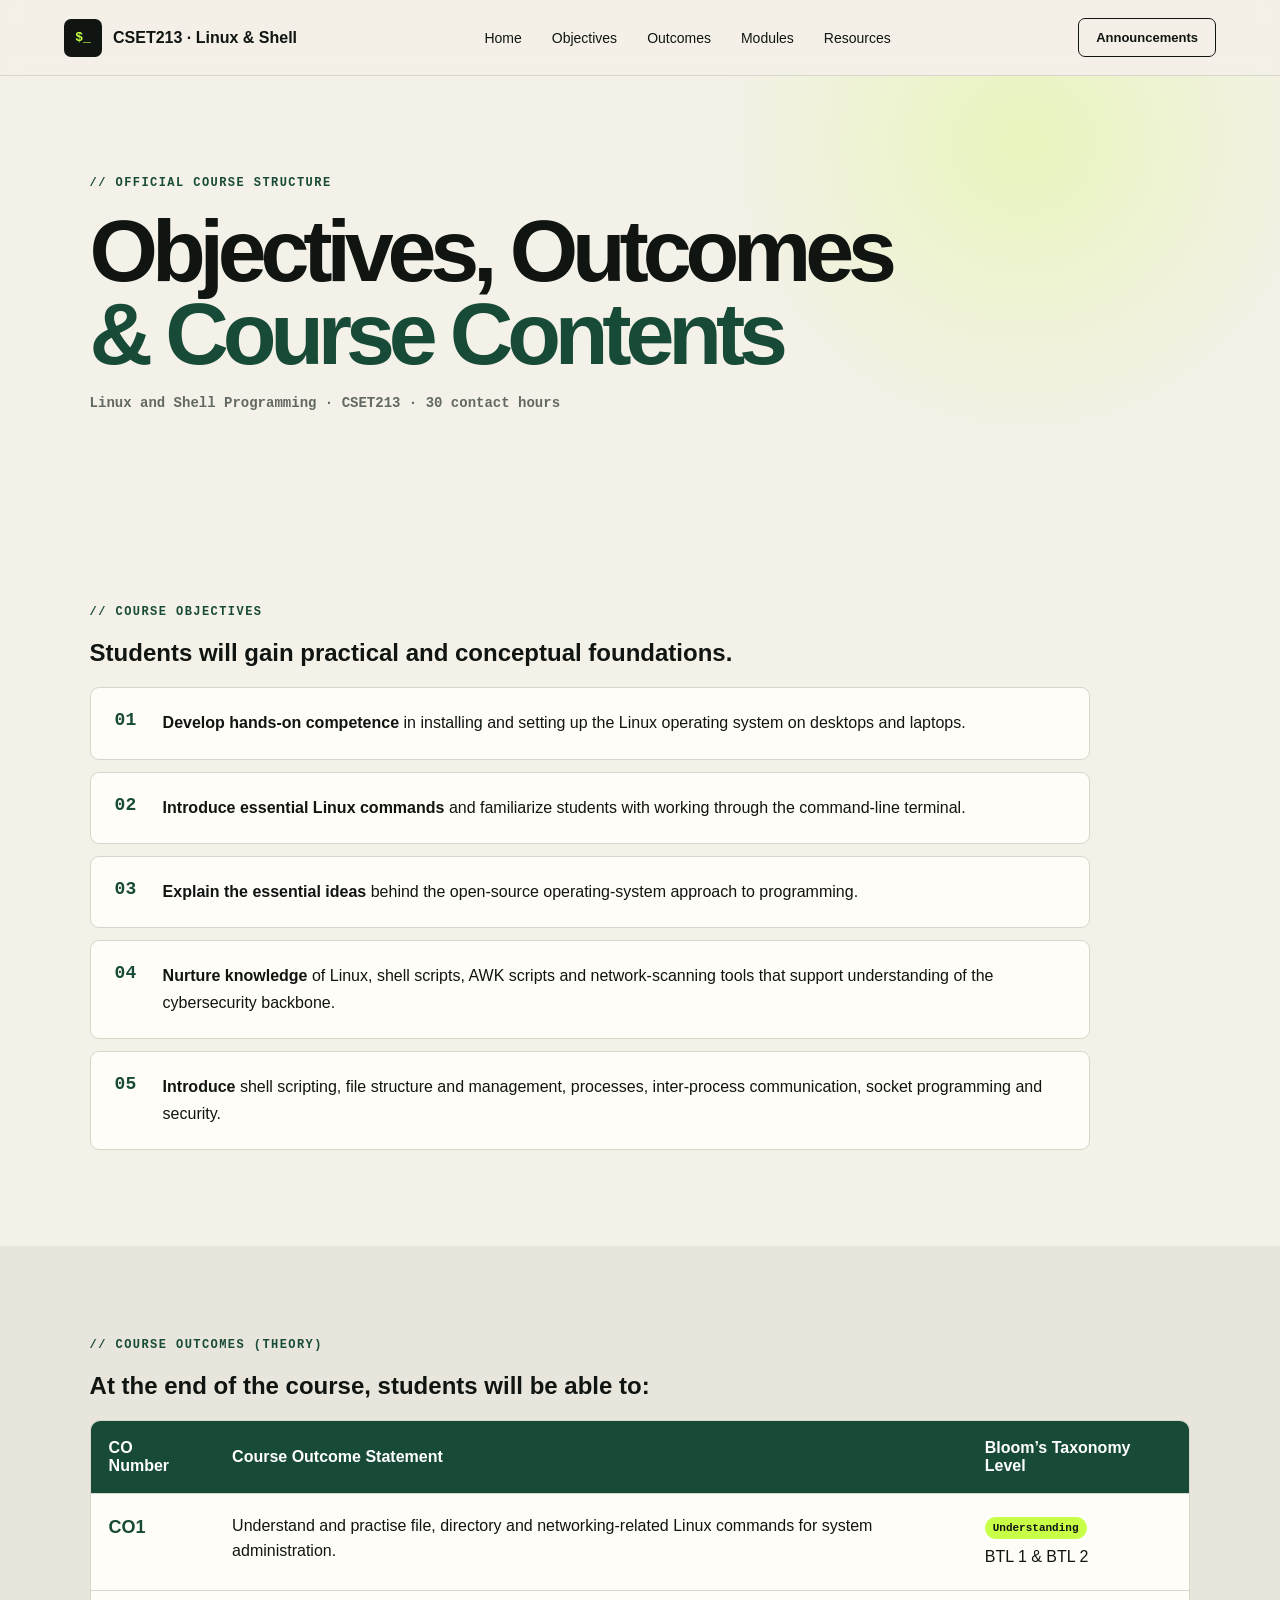
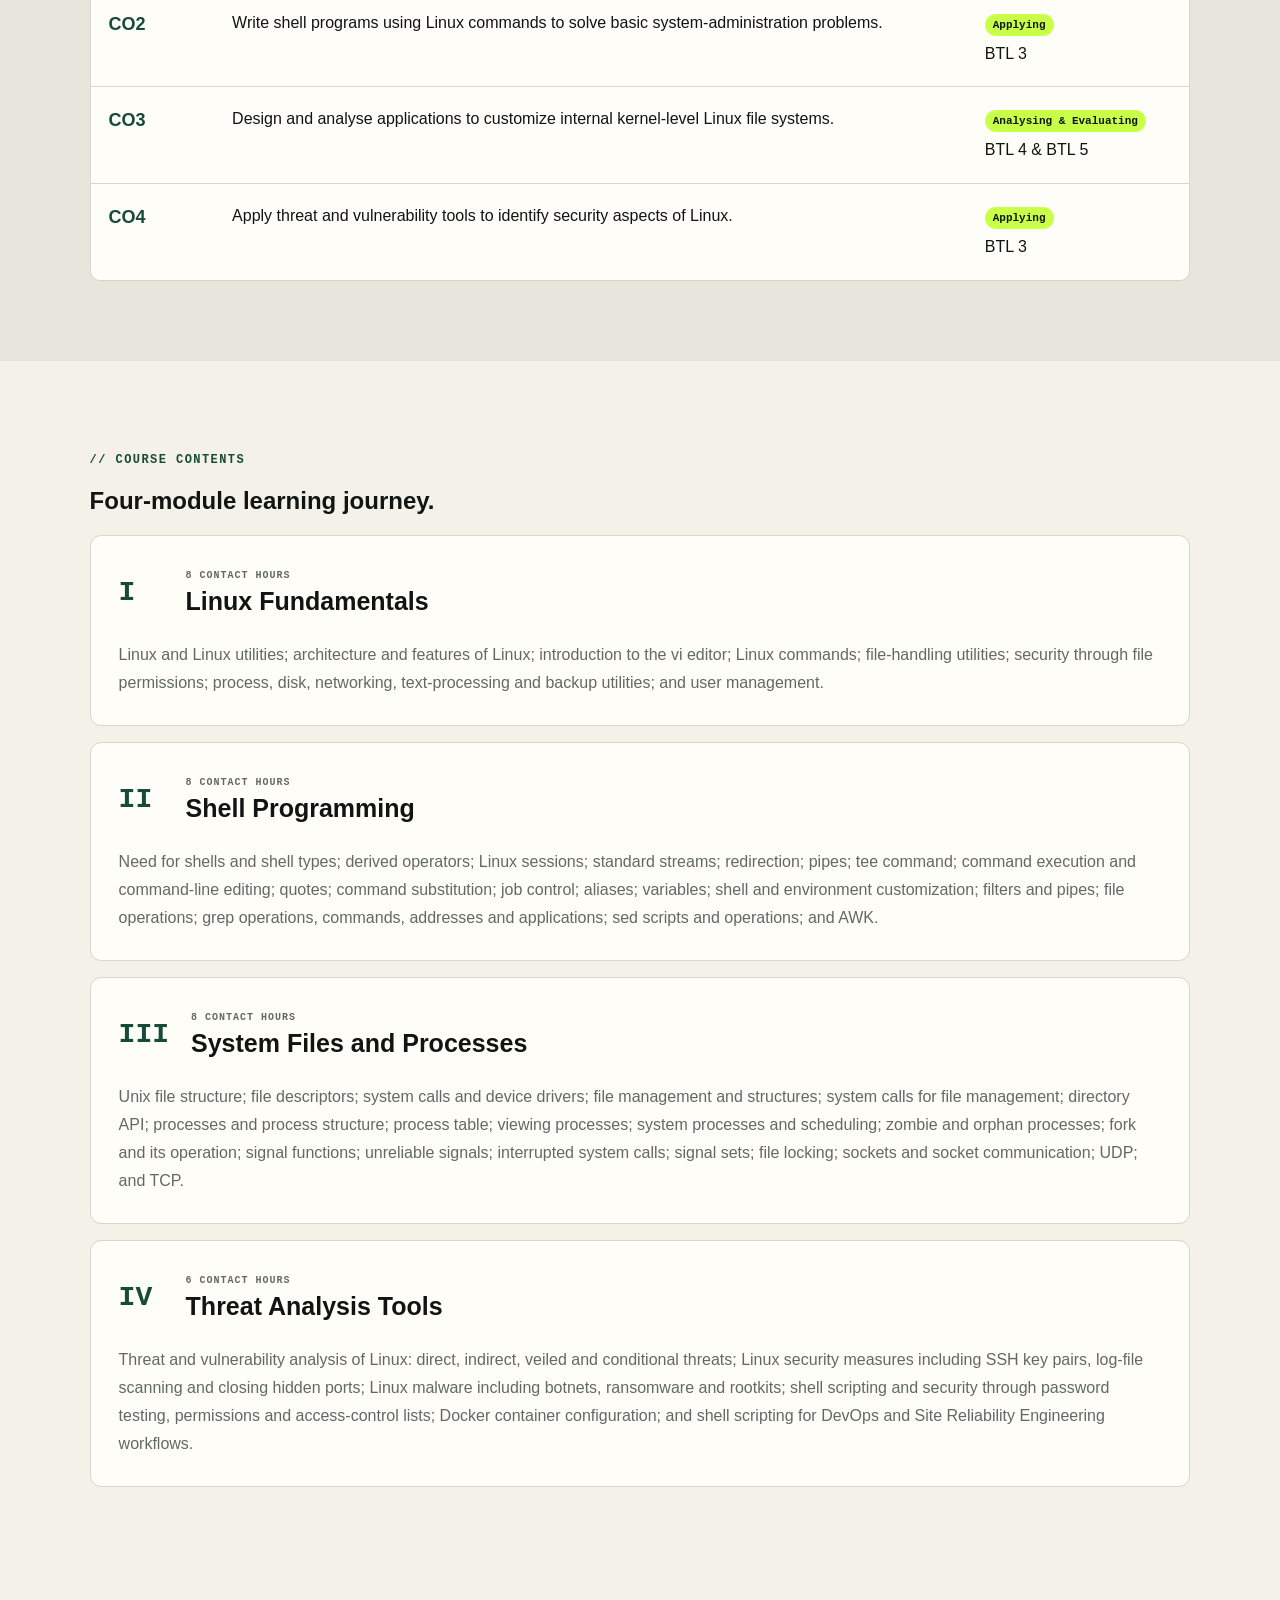
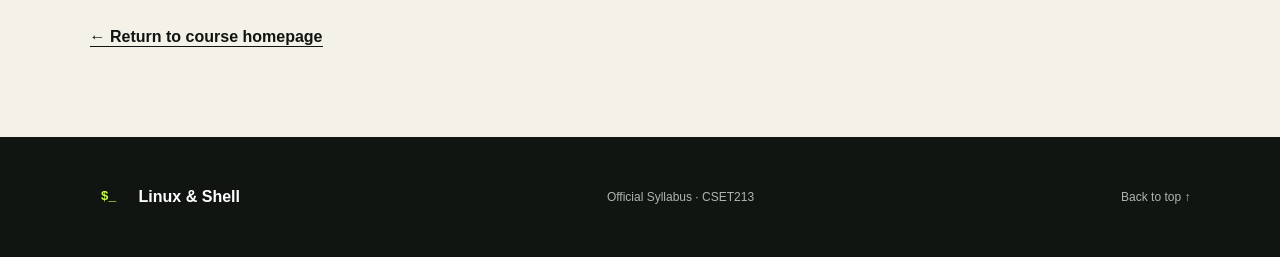
==== syllabus/index.html @ c7ff8c22 "Add official course syllabus page" ====
<!doctype html><html lang="en"><head><meta charset="utf-8"><meta name="viewport" content="width=device-width,initial-scale=1"><title>Course Objectives, Outcomes and Syllabus | CSET213</title><link rel="stylesheet" href="../styles.css"><link rel="stylesheet" href="../section.css"><link rel="stylesheet" href="syllabus.css"></head><body>
<header><a class="brand" href="../"><b>$_</b><span>CSET213 · Linux & Shell</span></a><nav><a href="../">Home</a><a href="#objectives">Objectives</a><a href="#outcomes">Outcomes</a><a href="#contents">Modules</a><a href="../resources/">Resources</a></nav><a class="outline" href="../announcements/">Announcements</a></header>
<main class="syllabus-page"><section class="syllabus-hero"><p class="kicker">// OFFICIAL COURSE STRUCTURE</p><h1>Objectives, Outcomes<br><em>&amp; Course Contents</em></h1><p>Linux and Shell Programming · CSET213 · 30 contact hours</p></section>
<section id="objectives" class="syllabus-block"><p class="kicker">// COURSE OBJECTIVES</p><h2>Students will gain practical and conceptual foundations.</h2><ol class="objectives">
<li><b>Develop hands-on competence</b> in installing and setting up the Linux operating system on desktops and laptops.</li>
<li><b>Introduce essential Linux commands</b> and familiarize students with working through the command-line terminal.</li>
<li><b>Explain the essential ideas</b> behind the open-source operating-system approach to programming.</li>
<li><b>Nurture knowledge</b> of Linux, shell scripts, AWK scripts and network-scanning tools that support understanding of the cybersecurity backbone.</li>
<li><b>Introduce</b> shell scripting, file structure and management, processes, inter-process communication, socket programming and security.</li>
</ol></section>
<section id="outcomes" class="syllabus-block"><p class="kicker">// COURSE OUTCOMES (THEORY)</p><h2>At the end of the course, students will be able to:</h2><div class="table-wrap"><table><thead><tr><th>CO Number</th><th>Course Outcome Statement</th><th>Bloom’s Taxonomy Level</th></tr></thead><tbody>
<tr><td><b>CO1</b></td><td>Understand and practise file, directory and networking-related Linux commands for system administration.</td><td><span class="btl">Understanding</span><br>BTL 1 &amp; BTL 2</td></tr>
<tr><td><b>CO2</b></td><td>Write shell programs using Linux commands to solve basic system-administration problems.</td><td><span class="btl">Applying</span><br>BTL 3</td></tr>
<tr><td><b>CO3</b></td><td>Design and analyse applications to customize internal kernel-level Linux file systems.</td><td><span class="btl">Analysing &amp; Evaluating</span><br>BTL 4 &amp; BTL 5</td></tr>
<tr><td><b>CO4</b></td><td>Apply threat and vulnerability tools to identify security aspects of Linux.</td><td><span class="btl">Applying</span><br>BTL 3</td></tr>
</tbody></table></div></section>
<section id="contents" class="syllabus-block"><p class="kicker">// COURSE CONTENTS</p><h2>Four-module learning journey.</h2>
<article class="module-detail" id="module-1"><header><b>I</b><div><small>8 CONTACT HOURS</small><h3>Linux Fundamentals</h3></div></header><p>Linux and Linux utilities; architecture and features of Linux; introduction to the vi editor; Linux commands; file-handling utilities; security through file permissions; process, disk, networking, text-processing and backup utilities; and user management.</p></article>
<article class="module-detail" id="module-2"><header><b>II</b><div><small>8 CONTACT HOURS</small><h3>Shell Programming</h3></div></header><p>Need for shells and shell types; derived operators; Linux sessions; standard streams; redirection; pipes; tee command; command execution and command-line editing; quotes; command substitution; job control; aliases; variables; shell and environment customization; filters and pipes; file operations; grep operations, commands, addresses and applications; sed scripts and operations; and AWK.</p></article>
<article class="module-detail" id="module-3"><header><b>III</b><div><small>8 CONTACT HOURS</small><h3>System Files and Processes</h3></div></header><p>Unix file structure; file descriptors; system calls and device drivers; file management and structures; system calls for file management; directory API; processes and process structure; process table; viewing processes; system processes and scheduling; zombie and orphan processes; fork and its operation; signal functions; unreliable signals; interrupted system calls; signal sets; file locking; sockets and socket communication; UDP; and TCP.</p></article>
<article class="module-detail" id="module-4"><header><b>IV</b><div><small>6 CONTACT HOURS</small><h3>Threat Analysis Tools</h3></div></header><p>Threat and vulnerability analysis of Linux: direct, indirect, veiled and conditional threats; Linux security measures including SSH key pairs, log-file scanning and closing hidden ports; Linux malware including botnets, ransomware and rootkits; shell scripting and security through password testing, permissions and access-control lists; Docker container configuration; and shell scripting for DevOps and Site Reliability Engineering workflows.</p></article>
</section><a class="back" href="../">← Return to course homepage</a></main>
<footer><a class="brand" href="../"><b>$_</b><span>Linux & Shell</span></a><p>Official Syllabus · CSET213</p><a href="#">Back to top ↑</a></footer></body></html>
---- styles.css ----
:root{--ink:#101512;--muted:#626963;--paper:#f4f1e8;--card:#fffdf7;--lime:#c8ff47;--green:#184b37;--line:#d7d6cb}*{box-sizing:border-box}html{scroll-behavior:smooth}body{margin:0;background:var(--paper);color:var(--ink);font-family:Arial,sans-serif}a{color:inherit;text-decoration:none}header{height:76px;padding:0 5vw;display:flex;align-items:center;justify-content:space-between;border-bottom:1px solid var(--line);background:#f4f1e8ee;position:sticky;top:0;z-index:5;backdrop-filter:blur(10px)}header button{display:none}.brand{display:flex;align-items:center;gap:11px;font-weight:800}.brand b{display:grid;place-items:center;width:38px;height:38px;background:var(--ink);color:var(--lime);border-radius:7px;font-family:monospace}nav{display:flex;gap:30px;font-size:14px}.outline{border:1px solid;padding:11px 17px;border-radius:7px;font-size:13px;font-weight:bold}.hero{min-height:650px;display:grid;grid-template-columns:1.08fr .92fr;align-items:center;gap:7vw;padding:72px 7vw 78px;background:radial-gradient(circle at 13% 24%,#c8ff4733,transparent 25%)}.kicker{font:700 12px monospace;letter-spacing:.12em;color:var(--green)}h1{font-size:clamp(52px,6.5vw,94px);line-height:.94;letter-spacing:-.07em;margin:25px 0}h1 em,h2 em{font-style:normal;color:var(--green)}.lead{max-width:650px;color:var(--muted);font-size:18px;line-height:1.7}.actions{display:flex;gap:28px;align-items:center;margin:34px 0}.actions a:first-child{background:var(--ink);color:white;padding:16px 21px;border-radius:8px;font-weight:bold}.actions span{color:var(--lime);margin-left:18px}.actions a:last-child{font-weight:bold;border-bottom:1px solid;padding-bottom:5px}.facts{display:flex;gap:40px;margin-top:48px}.facts p{display:flex;flex-direction:column;margin:0}.facts strong{font-size:20px}.facts small{color:var(--muted);text-transform:uppercase;letter-spacing:.1em;margin-top:5px}.terminal{background:var(--ink);color:#edf5ef;border-radius:15px;box-shadow:17px 21px 0 var(--lime);overflow:hidden;transform:rotate(1deg)}.terminal-bar{height:48px;background:#282e2a;display:flex;align-items:center;justify-content:space-between;padding:0 16px;color:#aeb5af;font:12px monospace}.terminal-bar i{color:#ff736a}.terminal pre{padding:35px;font:clamp(12px,1.05vw,15px)/1.85 monospace;min-height:360px;overflow:auto}.terminal pre span{color:#7d8980}.terminal pre b{color:#6bd8dd}.terminal pre q{color:#f4dc7f}.terminal pre u{color:#d6a1ff;text-decoration:none}.terminal pre mark{color:var(--lime);background:none}.ticker{min-height:54px;background:var(--lime);display:flex;align-items:center;justify-content:space-around;gap:18px;padding:10px 4vw;font:800 12px monospace;letter-spacing:.1em}.ticker i{font-size:8px}.section{padding:96px 7vw}.intro{display:grid;grid-template-columns:1fr 1fr;gap:10vw}.section h2{font-size:clamp(38px,4.4vw,65px);line-height:1.05;letter-spacing:-.055em;margin:16px 0}.intro>div:last-child{font-size:18px;line-height:1.8;color:var(--muted);padding-top:30px}.title{display:flex;justify-content:space-between;align-items:flex-end;gap:50px;margin-bottom:40px}.title>p{max-width:350px;color:var(--muted);line-height:1.7}.modules{background:#e7e5db}.grid{display:grid;grid-template-columns:repeat(4,1fr);gap:14px}.grid article{background:var(--card);padding:28px;border:1px solid var(--line);border-radius:10px;min-height:315px;display:flex;flex-direction:column;transition:.2s}.grid article:hover{transform:translateY(-5px)}.grid article>span{font:700 27px monospace;color:var(--green)}.grid article>small{font:700 10px monospace;color:var(--muted);margin-top:12px;letter-spacing:.1em}.grid h3{font-size:22px;margin:28px 0 10px}.grid p{font-size:14px;line-height:1.65;color:var(--muted)}.grid a{margin-top:auto;font-size:13px;font-weight:bold}.resources{background:var(--green);color:white}.resources .kicker{color:var(--lime)}.resources .title>p{color:#bdd0c5}.resources .grid article{background:#245c47;border-color:#3b725f}.resources .grid article>span{color:var(--lime)}.resources .grid p{color:#ccdad2}.updates{display:grid;grid-template-columns:1fr 1fr;gap:22px}.updates>article{background:var(--card);border:1px solid var(--line);border-radius:12px;padding:38px}.updates h2{font-size:42px}.row{display:flex;gap:20px;border-top:1px solid var(--line);padding-top:22px}.row>b{font:700 15px monospace;color:var(--green)}.row p{margin:0;line-height:1.6}.row small{color:var(--muted)}.instructors{background:#dfe4d9;display:grid;grid-template-columns:1fr 1fr;gap:8vw;align-items:center}.instructors>div>p:last-child{color:var(--muted);line-height:1.7}.profiles{display:grid;gap:14px}.profile{display:flex;gap:22px;align-items:center;background:var(--card);border:1px solid var(--line);padding:22px;border-radius:12px}.profile>div{width:78px;height:86px;display:grid;place-items:center;background:var(--ink);color:var(--lime);border-radius:8px;font:bold 25px monospace}.profile small{font:700 10px monospace;color:var(--green)}.profile h3{font-size:23px;margin:7px 0}.profile p{color:var(--muted);margin:0}footer{min-height:120px;background:var(--ink);color:white;padding:30px 7vw;display:flex;align-items:center;justify-content:space-between}footer p,footer>a:last-child{font-size:12px;color:#aeb5af}
@media(max-width:950px){nav{display:none}.hero{grid-template-columns:1fr}.grid{grid-template-columns:repeat(2,1fr)}.intro,.instructors{grid-template-columns:1fr}.title{align-items:flex-start;flex-direction:column;gap:2px}}@media(max-width:620px){header{padding:0 20px}header button{display:block;border:0;background:none;font-size:24px}.outline{display:none}nav.open{display:flex;position:absolute;top:76px;left:0;right:0;flex-direction:column;background:var(--paper);padding:22px;border-bottom:1px solid var(--line)}.hero,.section{padding-left:22px;padding-right:22px}.terminal{box-shadow:9px 11px 0 var(--lime)}.terminal pre{padding:21px;min-height:300px}.facts{gap:24px;flex-wrap:wrap}.grid,.updates{grid-template-columns:1fr}.grid article{min-height:250px}.section{padding-top:70px;padding-bottom:70px}footer{flex-direction:column;gap:18px;text-align:center}}
---- section.css ----
.library{min-height:80vh;padding:72px 7vw 100px;background:radial-gradient(circle at 85% 5%,#c8ff4738,transparent 25%)}.library-hero{max-width:850px}.library-icon{display:inline-grid;place-items:center;width:60px;height:60px;border-radius:12px;background:var(--green);color:var(--lime);font:bold 28px monospace;margin:15px 0}.library h1{font-size:clamp(48px,7vw,90px);margin:10px 0 20px}.library-hero>p:last-child{font-size:18px;color:var(--muted);line-height:1.7;max-width:650px}.library-list{display:grid;gap:12px;margin:55px 0 30px}.library-list article{display:grid;grid-template-columns:55px 1fr auto;align-items:center;gap:22px;background:var(--card);border:1px solid var(--line);border-radius:10px;padding:22px 26px}.library-list article>b{font:700 22px monospace;color:var(--green)}.library-list h2{font-size:20px;margin:0 0 7px}.library-list p{font-size:14px;color:var(--muted);margin:0}.library-list article>span{background:#e8e6dc;border-radius:20px;padding:7px 10px;font:700 10px monospace;color:var(--muted)}.library aside{background:var(--ink);color:white;border-left:6px solid var(--lime);padding:22px 26px;border-radius:7px;margin:25px 0 35px}.library aside p{color:#bcc5be;line-height:1.6}.library code{color:var(--lime)}.back{display:inline-block;font-weight:bold;border-bottom:1px solid}@media(max-width:620px){.library{padding:55px 22px 75px}.library-list article{grid-template-columns:40px 1fr}.library-list article>span{grid-column:2;width:max-content}.library h1{font-size:48px}}
---- syllabus/syllabus.css ----
.syllabus-page{padding-bottom:90px}.syllabus-hero{padding:88px 7vw;background:radial-gradient(circle at 80% 15%,#c8ff4744,transparent 28%)}.syllabus-hero h1{font-size:clamp(48px,7vw,88px);margin:20px 0}.syllabus-hero p:last-child{font:700 14px monospace;color:var(--muted)}.syllabus-block{padding:80px 7vw}.syllabus-block:nth-child(odd){background:#e8e6dc}.syllabus-block>h2{max-width:850px}.objectives{counter-reset:item;list-style:none;padding:0;display:grid;gap:12px;max-width:1000px}.objectives li{counter-increment:item;background:var(--card);border:1px solid var(--line);border-radius:9px;padding:22px 25px 22px 72px;line-height:1.65;position:relative}.objectives li:before{content:counter(item,decimal-leading-zero);position:absolute;left:24px;color:var(--green);font:bold 18px monospace}.table-wrap{overflow-x:auto;border-radius:10px;border:1px solid var(--line)}table{width:100%;border-collapse:collapse;background:var(--card);min-width:720px}th{background:var(--green);color:white;text-align:left;padding:18px}td{padding:20px 18px;border-top:1px solid var(--line);line-height:1.55;vertical-align:top}td:first-child{color:var(--green);font-size:18px}.btl{display:inline-block;background:var(--lime);color:var(--ink);font:bold 11px monospace;padding:5px 8px;border-radius:15px;margin-bottom:6px}.module-detail{max-width:1100px;background:var(--card);border:1px solid var(--line);border-radius:11px;margin:16px 0;padding:28px}.module-detail header{position:static;height:auto;padding:0;background:none;border:0;backdrop-filter:none;justify-content:flex-start;gap:22px}.module-detail header>b{font:bold 28px monospace;color:var(--green);min-width:45px}.module-detail h3{font-size:25px;margin:5px 0}.module-detail small{font:bold 10px monospace;color:var(--muted);letter-spacing:.1em}.module-detail>p{color:var(--muted);line-height:1.75;margin:20px 0 0}.syllabus-page>.back{margin:45px 7vw 0}@media(max-width:620px){.syllabus-hero,.syllabus-block{padding:60px 22px}.syllabus-hero h1{font-size:47px}.objectives li{padding-left:60px}.module-detail{padding:22px}.module-detail header{display:flex}.syllabus-page>.back{margin-left:22px}}
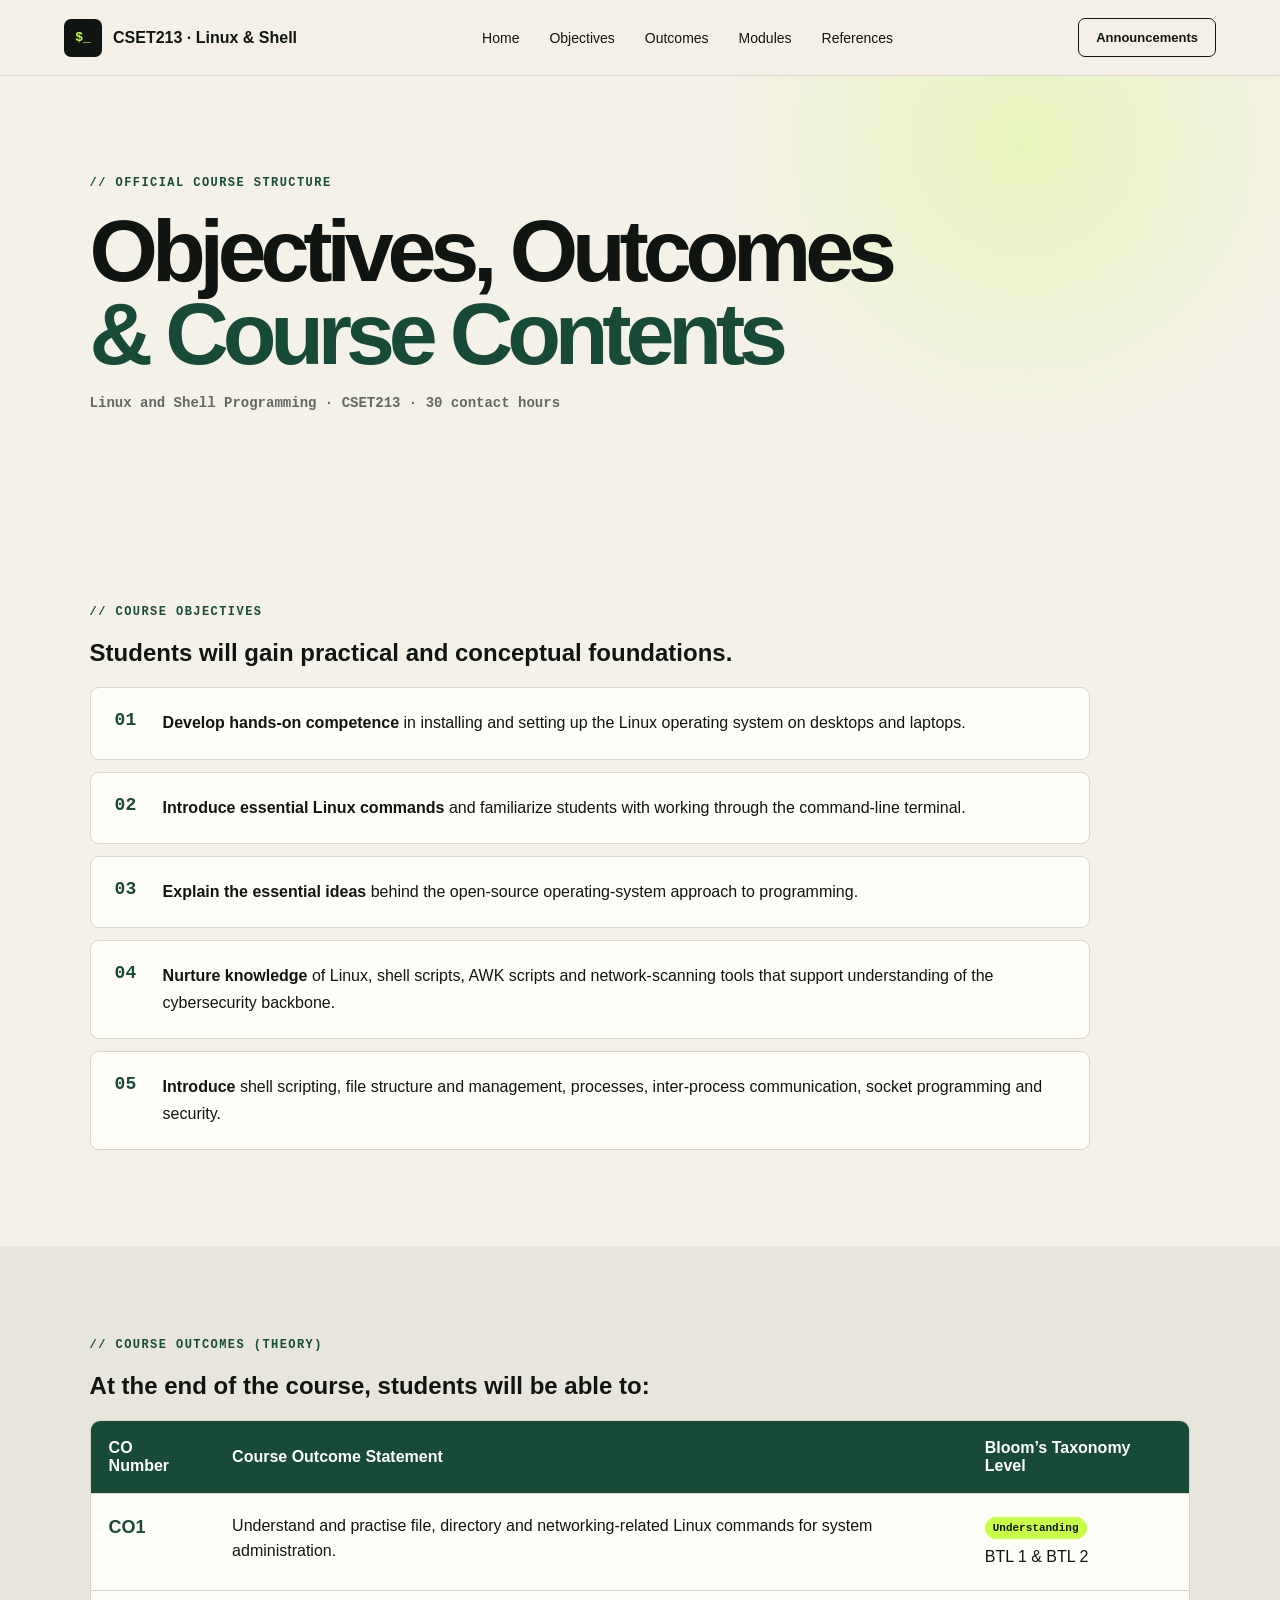
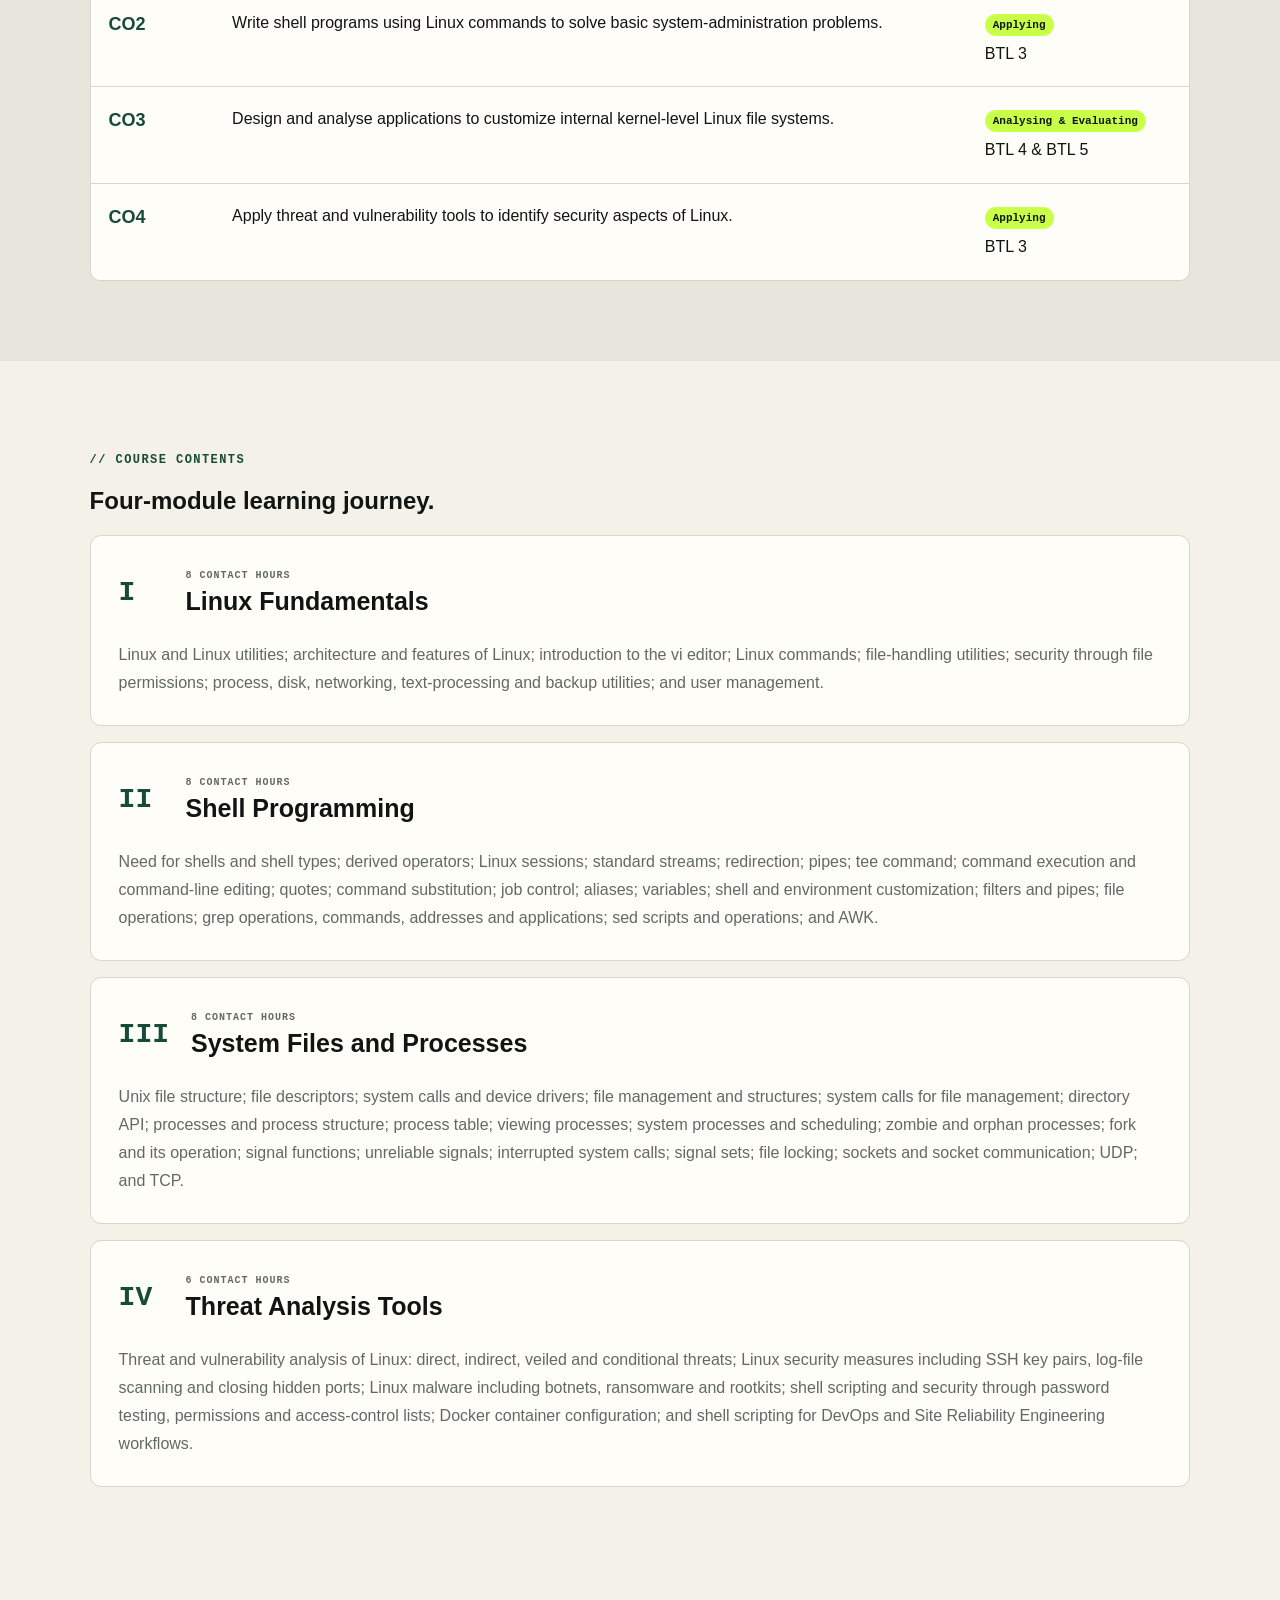
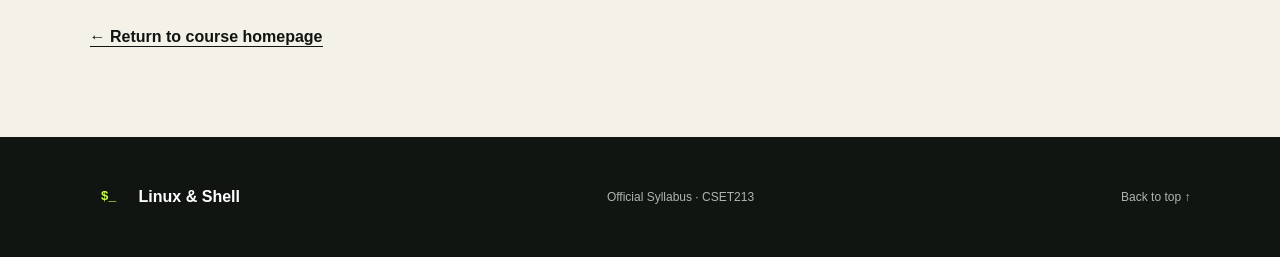
==== commit 831a2c81: "Fix syllabus reference navigation" ====
--- a/syllabus/index.html
+++ b/syllabus/index.html
@@ -1,5 +1,5 @@
 <!doctype html><html lang="en"><head><meta charset="utf-8"><meta name="viewport" content="width=device-width,initial-scale=1"><title>Course Objectives, Outcomes and Syllabus | CSET213</title><link rel="stylesheet" href="../styles.css"><link rel="stylesheet" href="../section.css"><link rel="stylesheet" href="syllabus.css"></head><body>
-<header><a class="brand" href="../"><b>$_</b><span>CSET213 · Linux & Shell</span></a><nav><a href="../">Home</a><a href="#objectives">Objectives</a><a href="#outcomes">Outcomes</a><a href="#contents">Modules</a><a href="../resources/">Resources</a></nav><a class="outline" href="../announcements/">Announcements</a></header>
+<header><a class="brand" href="../"><b>$_</b><span>CSET213 · Linux & Shell</span></a><nav><a href="../">Home</a><a href="#objectives">Objectives</a><a href="#outcomes">Outcomes</a><a href="#contents">Modules</a><a href="../references/">References</a></nav><a class="outline" href="../announcements/">Announcements</a></header>
 <main class="syllabus-page"><section class="syllabus-hero"><p class="kicker">// OFFICIAL COURSE STRUCTURE</p><h1>Objectives, Outcomes<br><em>&amp; Course Contents</em></h1><p>Linux and Shell Programming · CSET213 · 30 contact hours</p></section>
 <section id="objectives" class="syllabus-block"><p class="kicker">// COURSE OBJECTIVES</p><h2>Students will gain practical and conceptual foundations.</h2><ol class="objectives">
 <li><b>Develop hands-on competence</b> in installing and setting up the Linux operating system on desktops and laptops.</li>
